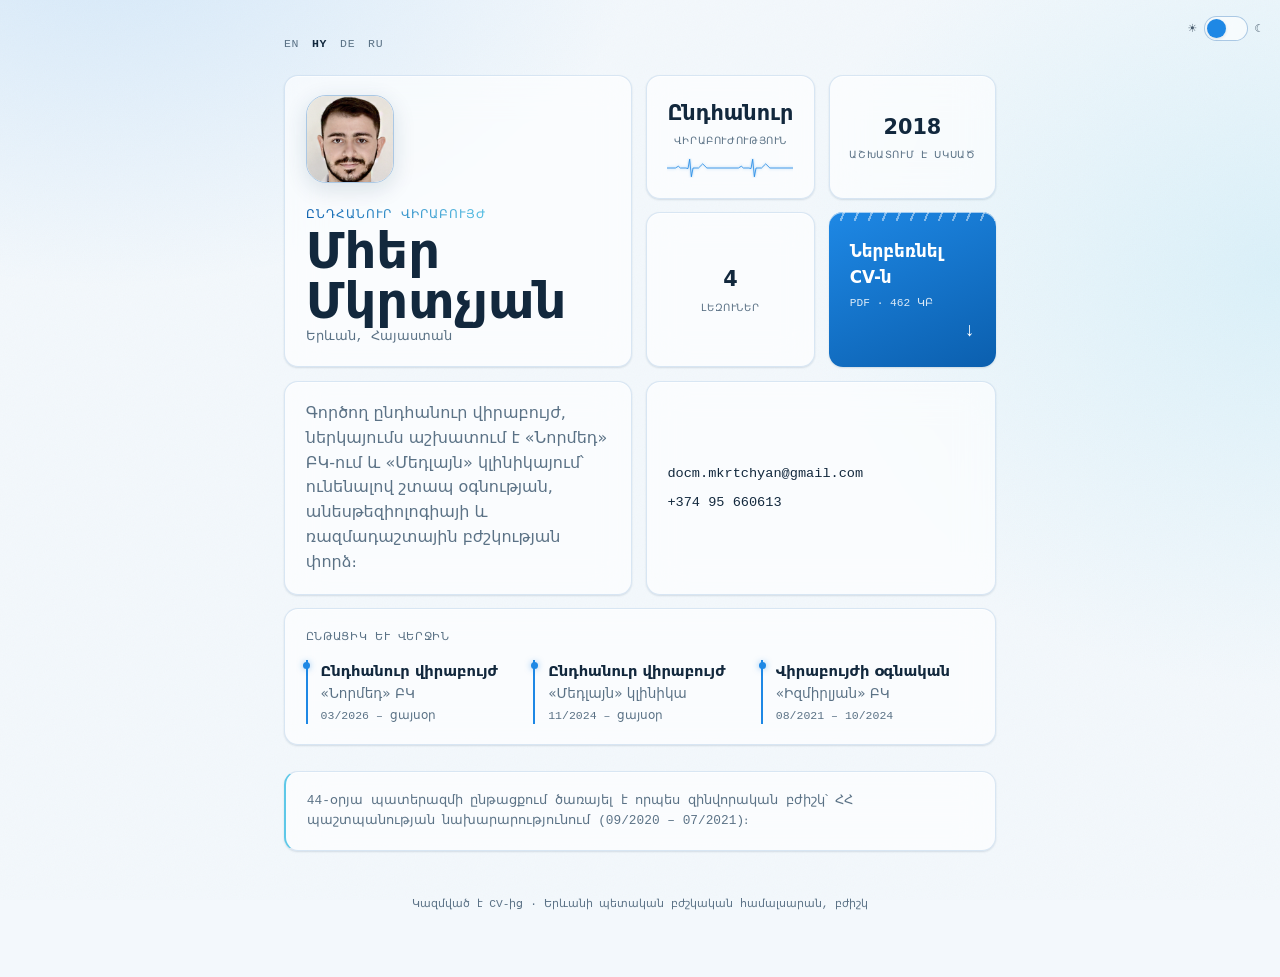
==== index.html @ 3d629939 "Add Mher's digital business card (Bento design, 4 languages)" ====
<!doctype html>
<html lang="hy">
<head>
<meta charset="UTF-8">
<meta name="viewport" content="width=device-width, initial-scale=1.0">
<meta http-equiv="Content-Security-Policy" content="default-src 'none'; style-src 'self' https://fonts.googleapis.com; font-src 'self' https://fonts.gstatic.com; img-src 'self' data:; base-uri 'none'; form-action 'none';">
<meta http-equiv="X-Content-Type-Options" content="nosniff">
<meta name="referrer" content="strict-origin-when-cross-origin">
<meta name="robots" content="noindex, nofollow">
<meta name="description" content="Մհեր Մկրտչյան, ընդհանուր վիրաբույժ, Երևան, Հայաստան — կոնտակտային տվյալներ և ինքնակենսագրական։">
<meta property="og:type" content="profile">
<meta property="og:title" content="Մհեր Մկրտչյան — Ընդհանուր վիրաբույժ">
<meta property="og:description" content="Ընդհանուր վիրաբույժ Երևանում։ Կոնտակտային տվյալներ և ինքնակենսագրական։">
<meta property="og:image" content="photo.png">
<meta name="twitter:card" content="summary">
<link rel="icon" type="image/svg+xml" href="data:image/svg+xml,%3Csvg xmlns='http://www.w3.org/2000/svg' viewBox='0 0 64 64'%3E%3Crect width='64' height='64' rx='14' fill='%231e88e5'/%3E%3Ctext x='32' y='45' font-family='system-ui,sans-serif' font-weight='700' font-size='34' fill='white' text-anchor='middle'%3EM%3C/text%3E%3C/svg%3E">
<title>Մհեր Մկրտչյան — Ընդհանուր վիրաբույժ</title>
<link rel="stylesheet" href="https://fonts.googleapis.com/css2?family=Bricolage+Grotesque:opsz,wght@12..96,400..800&family=Noto+Serif+Armenian:wght@500&family=Noto+Sans+Armenian:wght@400;500&display=swap">
<link rel="stylesheet" href="style.css">
</head>
<body>
<label class="theme-switch" title="Մուգ ռեժիմ">
  <input type="checkbox" id="theme-switch">
  <span class="theme-switch-track"><span class="theme-switch-thumb"></span></span>
</label>
<div class="intro-overlay" aria-hidden="true">
  <div class="intro-content">
    <div class="intro-eyebrow"><span class="live-dot"></span>Թվային այցեքարտ</div>
    <div class="intro-name">Մհեր Մկրտչյան</div>
    <div class="intro-sub">Ընդհանուր վիրաբույժ · Երևան, Հայաստան</div>
  </div>
</div>
<main>
  <nav class="langbar" aria-label="Language">
    <a href="en/">EN</a>
    <span class="current">HY</span>
    <a href="de/">DE</a>
    <a href="ru/">RU</a>
  </nav>

  <div class="bento">
    <div class="tile tile-hero">
      <img class="photo" src="photo.png" width="250" height="250" alt="Մհեր Մկրտչյան">
      <div>
        <div class="eyebrow">Ընդհանուր վիրաբույժ</div>
        <h1>Մհեր Մկրտչյան</h1>
        <div class="location">Երևան, Հայաստան</div>
      </div>
    </div>

    <div class="tile tile-vital">
      <div class="vital-value">Ընդհանուր</div>
      <div class="vital-label">Վիրաբուժություն</div>
      <div class="mini-ecg" aria-hidden="true">
        <svg viewBox="0 0 300 34" preserveAspectRatio="none">
          <g class="mini-ecg-track">
            <polyline class="mini-ecg-line" points="0,17 20,17 27,14 32,17 45,17 50,18 54,2 58,32 62,17 75,17 85,10 95,17 150,17 150,17 170,17 177,14 182,17 195,17 200,18 204,2 208,32 212,17 225,17 235,10 245,17 300,17 300,17 320,17 327,14 332,17 345,17 350,18 354,2 358,32 362,17 375,17 385,10 395,17 450,17 450,17 470,17 477,14 482,17 495,17 500,18 504,2 508,32 512,17 525,17 535,10 545,17 600,17" />
          </g>
        </svg>
      </div>
    </div>

    <div class="tile tile-vital v2 tile-flip" tabindex="0">
      <div class="flip-inner">
        <div class="flip-face flip-front">
          <div class="vital-value">2018</div>
          <div class="vital-label">Աշխատում է սկսած</div>
        </div>
        <div class="flip-face flip-back">
          <div class="vital-value">7+ տարի</div>
          <div class="vital-label">Կլինիկական փորձ</div>
        </div>
      </div>
    </div>

    <div class="tile tile-vital v3 tile-lang" tabindex="0">
      <div class="vital-value">4</div>
      <div class="vital-label">Լեզուներ</div>
      <div class="lang-detail" role="tooltip">
        <div class="lang-row"><span class="lang-name">Հայերեն</span><span class="lang-level">Մայրենի</span></div>
        <div class="lang-row"><span class="lang-name">Ռուսերեն</span><span class="lang-level">Վարժ</span></div>
        <div class="lang-row"><span class="lang-name">Անգլերեն</span><span class="lang-level">Վարժ</span></div>
        <div class="lang-row"><span class="lang-name">Գերմաներեն</span><span class="lang-level">B2</span></div>
      </div>
    </div>

    <a class="tile tile-cta" href="cv.pdf" download>
      <span class="cta-title">Ներբեռնել CV-ն</span>
      <span class="cta-meta">PDF · 462 ԿԲ</span>
      <span class="cta-arrow">↓</span>
    </a>

    <div class="tile tile-summary">
      <p class="summary">Գործող ընդհանուր վիրաբույժ, ներկայումս աշխատում է «Նորմեդ» ԲԿ-ում և «Մեդլայն» կլինիկայում՝ ունենալով շտապ օգնության, անեսթեզիոլոգիայի և ռազմադաշտային բժշկության փորձ։</p>
    </div>

    <div class="tile tile-contact">
      <a href="mailto:docm.mkrtchyan@gmail.com">docm.mkrtchyan@gmail.com</a>
      <a href="tel:+37495660613">+374 95 660613</a>
    </div>

    <div class="tile tile-timeline">
      <div class="timeline-title">Ընթացիկ և վերջին</div>
      <div class="timeline-row">
        <div class="entry">
          <div class="entry-role">Ընդհանուր վիրաբույժ</div>
          <div class="entry-org">«Նորմեդ» ԲԿ</div>
          <div class="entry-date">03/2026 – ցայսօր</div>
        </div>
        <div class="entry">
          <div class="entry-role">Ընդհանուր վիրաբույժ</div>
          <div class="entry-org">«Մեդլայն» կլինիկա</div>
          <div class="entry-date">11/2024 – ցայսօր</div>
        </div>
        <div class="entry">
          <div class="entry-role">Վիրաբույժի օգնական</div>
          <div class="entry-org">«Իզմիրլյան» ԲԿ</div>
          <div class="entry-date">08/2021 – 10/2024</div>
        </div>
      </div>
    </div>

    <p class="tile tile-note">44-օրյա պատերազմի ընթացքում ծառայել է որպես զինվորական բժիշկ՝ ՀՀ պաշտպանության նախարարությունում (09/2020 – 07/2021)։</p>
  </div>

  <footer>Կազմված է CV-ից · Երևանի պետական բժշկական համալսարան, բժիշկ</footer>
</main>
<a class="mobile-cta" href="cv.pdf" download>
  <span>Ներբեռնել CV-ն</span>
  <span class="mobile-cta-arrow">↓</span>
</a>
</body>
</html>
---- style.css ----
:root {
  /* light (default) */
  --bg: #f3f8fc;
  --ink: #12283d;
  --muted: #5b7286;
  --glass: rgba(255,255,255,0.62);
  --glass-hover: rgba(255,255,255,0.85);
  --glass-border: rgba(11,95,174,0.14);
  --glass-border-hover: rgba(11,95,174,0.32);
  --accent: #1e88e5;
  --accent-deep: #0b5fae;
  --accent-text: #0b5fae;
  --accent-2: #5ec8e8;
  --accent-ink: #ffffff;
  --shadow: rgba(15,55,90,0.14);
  --glow-accent: rgba(30,136,229,.5);
  --cta-glow: rgba(11,95,174,.35);
  --popover-bg: rgba(255,255,255,0.96);
  --noise-blend: multiply;
  --noise-opacity: 0.035;
  --glow-1: rgba(30,136,229,0.14);
  --glow-2: rgba(94,200,232,0.16);
  --thumb-x: 0px;
  --font-display: "Bricolage Grotesque", "Noto Serif Armenian", ui-sans-serif, system-ui, sans-serif;
  --font-body: -apple-system, "Segoe UI", system-ui, "Noto Sans Armenian", sans-serif;
  --font-mono: ui-monospace, "SF Mono", "Cascadia Code", Menlo, Consolas, "Noto Sans Armenian", monospace;
}

/* auto dark, follows the device/OS theme -- kept soft, never near-black */
@media (prefers-color-scheme: dark) {
  :root {
    --bg: #1b2530;
    --ink: #e9f1f8;
    --muted: #93a7ba;
    --glass: rgba(255,255,255,0.055);
    --glass-hover: rgba(255,255,255,0.10);
    --glass-border: rgba(255,255,255,0.10);
    --glass-border-hover: rgba(255,255,255,0.22);
    --accent: #4fa8ea;
    --accent-deep: #1f6fb8;
    --accent-text: #8cc7f0;
    --accent-2: #6fd4ee;
    --accent-ink: #ffffff;
    --shadow: rgba(0,0,0,0.35);
    --glow-accent: rgba(79,168,234,.55);
    --cta-glow: rgba(79,168,234,.4);
    --popover-bg: rgba(30,40,52,0.96);
    --noise-blend: overlay;
    --noise-opacity: 0.05;
    --glow-1: rgba(79,168,234,0.16);
    --glow-2: rgba(111,212,238,0.12);
    --thumb-x: 19px;
  }
}

/* manual override, zero JavaScript (:has() + checkbox) -- a real two-way
   toggle: checked forces dark when the system is light, and forces light
   back when the system is already dark */
body:has(#theme-switch:checked) {
  --bg: #1b2530;
  --ink: #e9f1f8;
  --muted: #93a7ba;
  --glass: rgba(255,255,255,0.055);
  --glass-hover: rgba(255,255,255,0.10);
  --glass-border: rgba(255,255,255,0.10);
  --glass-border-hover: rgba(255,255,255,0.22);
  --accent: #4fa8ea;
  --accent-deep: #1f6fb8;
  --accent-text: #8cc7f0;
  --accent-2: #6fd4ee;
  --accent-ink: #ffffff;
  --shadow: rgba(0,0,0,0.35);
  --glow-accent: rgba(79,168,234,.55);
  --cta-glow: rgba(79,168,234,.4);
  --popover-bg: rgba(30,40,52,0.96);
  --noise-blend: overlay;
  --noise-opacity: 0.05;
  --glow-1: rgba(79,168,234,0.16);
  --glow-2: rgba(111,212,238,0.12);
  --thumb-x: 19px;
}
@media (prefers-color-scheme: dark) {
  body:has(#theme-switch:checked) {
    --bg: #f3f8fc;
    --ink: #12283d;
    --muted: #5b7286;
    --glass: rgba(255,255,255,0.62);
    --glass-hover: rgba(255,255,255,0.85);
    --glass-border: rgba(11,95,174,0.14);
    --glass-border-hover: rgba(11,95,174,0.32);
    --accent: #1e88e5;
    --accent-deep: #0b5fae;
    --accent-text: #0b5fae;
    --accent-2: #5ec8e8;
    --accent-ink: #ffffff;
    --shadow: rgba(15,55,90,0.14);
    --glow-accent: rgba(30,136,229,.5);
    --cta-glow: rgba(11,95,174,.35);
    --popover-bg: rgba(255,255,255,0.96);
    --noise-blend: multiply;
    --noise-opacity: 0.035;
    --glow-1: rgba(30,136,229,0.14);
    --glow-2: rgba(94,200,232,0.16);
    --thumb-x: 0px;
  }
}

* { box-sizing: border-box; }
html, body { margin: 0; background: var(--bg); color: var(--ink); }
body {
  font-family: var(--font-body); line-height: 1.55; min-height: 100vh;
  display: flex; flex-direction: column; align-items: center;
  position: relative;
  background-image:
    radial-gradient(ellipse 900px 600px at 8% -8%, var(--glow-1), transparent 60%),
    radial-gradient(ellipse 800px 700px at 100% 30%, var(--glow-2), transparent 60%);
  background-attachment: fixed;
  transition: background-color .25s ease;
}
body::before {
  content: "";
  position: fixed; inset: 0; pointer-events: none; z-index: 0;
  opacity: var(--noise-opacity); mix-blend-mode: var(--noise-blend);
  background-image: url("data:image/svg+xml,%3Csvg xmlns='http://www.w3.org/2000/svg' width='120' height='120'%3E%3Cfilter id='n'%3E%3CfeTurbulence type='fractalNoise' baseFrequency='0.9' numOctaves='2' stitchTiles='stitch'/%3E%3C/filter%3E%3Crect width='100%25' height='100%25' filter='url(%23n)'/%3E%3C/svg%3E");
}
main { width: 100%; max-width: 760px; padding: 2.2rem 1.5rem 3rem; display: flex; flex-direction: column; gap: 1.4rem; position: relative; z-index: 1; }

.langbar, .variantbar {
  display: flex; flex-wrap: wrap; gap: .8rem; font-family: var(--font-mono); font-size: .72rem;
  letter-spacing: .06em; text-transform: uppercase; color: var(--muted);
}
.langbar a, .variantbar a { color: var(--muted); text-decoration: none; }
.langbar a:hover, .variantbar a:hover { color: var(--accent-deep); }
.langbar .current, .variantbar .current { color: var(--ink); font-weight: 600; }

/* ---- theme switch (pure CSS, no JS) ---- */
.theme-switch {
  position: fixed; top: 1rem; right: 1rem; z-index: 1000; cursor: pointer;
  display: flex; align-items: center; gap: .4rem;
}
.theme-switch input {
  position: absolute; width: 1px; height: 1px; padding: 0; margin: -1px;
  overflow: hidden; clip: rect(0,0,0,0); white-space: nowrap; border: 0;
}
/* icons live outside the track so the sliding thumb never covers them */
.theme-switch::before, .theme-switch::after {
  font-size: 11px; line-height: 1; opacity: .75; color: var(--ink);
}
.theme-switch::before { content: "☀"; }
.theme-switch::after { content: "☾"; }
.theme-switch-track {
  display: block; width: 44px; height: 25px; border-radius: 999px;
  background: var(--glass); border: 1px solid var(--glass-border-hover);
  backdrop-filter: blur(10px); -webkit-backdrop-filter: blur(10px);
  position: relative; transition: background .2s ease, border-color .2s ease;
}
.theme-switch-thumb {
  position: absolute; top: 2px; left: 2px; width: 19px; height: 19px; border-radius: 50%;
  background: var(--accent); box-shadow: 0 1px 3px var(--shadow);
  transform: translateX(var(--thumb-x));
  transition: transform .25s cubic-bezier(.4,.2,.2,1);
}
.theme-switch input:focus-visible ~ .theme-switch-track { outline: 2px solid var(--accent); outline-offset: 2px; }

/* ---- bento grid ---- */
.bento {
  display: grid;
  grid-template-columns: repeat(4, 1fr);
  grid-template-areas:
    "hero hero vital1 vital2"
    "hero hero vital3 cta"
    "summary summary contact contact"
    "timeline timeline timeline timeline"
    "note note note note";
  gap: .85rem;
}

.tile {
  background: var(--glass);
  border: 1px solid var(--glass-border);
  border-radius: 14px;
  backdrop-filter: blur(18px);
  -webkit-backdrop-filter: blur(18px);
  box-shadow: 0 1px 2px var(--shadow), inset 0 1px 0 rgba(255,255,255,0.6);
  padding: 1.2rem 1.3rem;
  transition: background .2s ease-out, border-color .2s ease-out, transform .2s ease-out, box-shadow .2s ease-out;
}
.tile:hover {
  background: var(--glass-hover); border-color: var(--glass-border-hover); transform: translateY(-3px);
  box-shadow: 0 12px 28px var(--shadow), inset 0 1px 0 rgba(255,255,255,0.8);
}

.tile-hero { grid-area: hero; display: flex; flex-direction: column; gap: 1.1rem; justify-content: center; }
.photo {
  width: 88px; height: 88px; border-radius: 20px; object-fit: cover;
  border: 1px solid var(--glass-border-hover);
  box-shadow: 0 6px 22px var(--shadow);
}
.eyebrow {
  font-family: var(--font-mono); font-size: .74rem; letter-spacing: .09em; text-transform: uppercase;
  background: linear-gradient(100deg, var(--accent-text) 0%, var(--accent-2) 50%, var(--accent-text) 100%);
  background-size: 220% 100%;
  -webkit-background-clip: text; background-clip: text; color: transparent;
  animation: sheen 6s ease-in-out infinite alternate;
  display: inline-block; width: fit-content;
}
@keyframes sheen { from { background-position: 0% 0; } to { background-position: 100% 0; } }
@media (prefers-reduced-motion: reduce) { .eyebrow { animation: none; } }
h1 {
  font-family: var(--font-display); font-weight: 700; font-variation-settings: "opsz" 60;
  font-size: clamp(2rem, 6.5vw, 3.1rem); line-height: 1.02; margin: 0; text-wrap: balance;
  color: var(--ink);
}
.location { font-family: var(--font-mono); font-size: .8rem; color: var(--muted); }

.tile-vital { grid-area: vital1; display: flex; flex-direction: column; justify-content: center; align-items: center; text-align: center; gap: .35rem; }
.tile-vital.v2 { grid-area: vital2; }
.tile-vital.v3 { grid-area: vital3; }
.vital-value { font-family: var(--font-display); font-weight: 600; font-size: 1.3rem; font-variant-numeric: tabular-nums; color: var(--ink); }
.vital-label { font-family: var(--font-mono); font-size: .64rem; text-transform: uppercase; letter-spacing: .06em; color: var(--muted); }

/* ---- mini ECG strip inside the specialty tile ---- */
.mini-ecg { width: 100%; height: 20px; margin-top: .1rem; overflow: hidden; }
.mini-ecg svg { width: 100%; height: 100%; display: block; overflow: visible; }
.mini-ecg-track { animation: mini-scroll 2.6s linear infinite; }
@keyframes mini-scroll { from { transform: translateX(0); } to { transform: translateX(-300px); } }
.mini-ecg-line {
  fill: none; stroke: var(--accent); stroke-width: 1.6; stroke-linecap: round; stroke-linejoin: round;
  filter: drop-shadow(0 0 3px var(--glow-accent));
}
@media (prefers-reduced-motion: reduce) { .mini-ecg-track { animation: none; } }

/* ---- flip tiles (vital2 / vital3) ---- */
.tile-flip { padding: 0; perspective: 900px; }
.tile-flip .flip-inner {
  position: relative; width: 100%; height: 100%; min-height: 92px;
  transition: transform .55s cubic-bezier(.4,.2,.2,1); transform-style: preserve-3d;
}
.tile-flip:hover .flip-inner, .tile-flip:focus-within .flip-inner { transform: rotateY(180deg); }
.flip-face {
  position: absolute; inset: 0; backface-visibility: hidden; -webkit-backface-visibility: hidden;
  display: flex; flex-direction: column; align-items: center; justify-content: center; text-align: center; gap: .3rem;
  padding: 1.2rem .9rem;
}
.flip-back { transform: rotateY(180deg); }
.flip-back .vital-value { color: var(--accent-text); }
@media (prefers-reduced-motion: reduce) {
  .tile-flip .flip-inner { transition: none; }
  .tile-flip:hover .flip-inner, .tile-flip:focus-within .flip-inner { transform: none; }
  .flip-front, .flip-back { transition: opacity .2s ease; }
  .flip-back { transform: none; opacity: 0; }
  .tile-flip:hover .flip-back, .tile-flip:focus-within .flip-back { opacity: 1; }
  .tile-flip:hover .flip-front, .tile-flip:focus-within .flip-front { opacity: 0; }
}

/* ---- languages tile: a clean count up front, full detail on hover ---- */
.tile-lang { position: relative; cursor: default; z-index: 1; }
.tile-lang:hover, .tile-lang:focus-within { z-index: 50; }
.lang-detail {
  position: absolute; left: 50%; top: calc(100% + 8px);
  width: max-content; min-width: 180px; max-width: min(260px, 90vw);
  background: var(--popover-bg);
  border: 1px solid var(--glass-border-hover);
  border-radius: 10px;
  padding: .7rem .9rem;
  display: flex; flex-direction: column; gap: .45rem;
  opacity: 0; transform: translateX(-50%) translateY(-6px) scale(.98); pointer-events: none;
  transition: opacity .18s ease, transform .18s ease;
  z-index: 30; box-shadow: 0 14px 34px var(--shadow);
  backdrop-filter: blur(20px); -webkit-backdrop-filter: blur(20px);
}
.tile-lang:hover .lang-detail, .tile-lang:focus-within .lang-detail {
  opacity: 1; transform: translateX(-50%) translateY(0) scale(1); pointer-events: auto;
}
.lang-row {
  display: flex; align-items: baseline; justify-content: space-between; gap: 1.1rem;
  font-family: var(--font-mono); font-size: .78rem; white-space: nowrap;
}
.lang-row .lang-name { color: var(--ink); }
.lang-row .lang-level { color: var(--accent-text); }
@media (prefers-reduced-motion: reduce) {
  .lang-detail { transition: opacity .12s ease; transform: none; }
}

.tile-cta {
  grid-area: cta;
  display: flex; flex-direction: column; justify-content: center; gap: .3rem;
  background: linear-gradient(155deg, var(--accent) 0%, var(--accent-deep) 100%);
  color: var(--accent-ink); border: none;
  text-decoration: none; position: relative; overflow: hidden;
  padding-top: 1.55rem;
}
.tile-cta::before {
  content: ""; position: absolute; top: 0; left: 0; right: 0; height: 9px;
  background-image: repeating-linear-gradient(112deg, rgba(255,255,255,.45) 0 2px, transparent 2px 13px);
}
.tile-cta::after {
  content: ""; position: absolute; inset: 0;
  background: linear-gradient(115deg, transparent 30%, rgba(255,255,255,.35) 50%, transparent 70%);
  transform: translateX(-120%); transition: transform .5s ease;
}
.tile-cta:hover::after { transform: translateX(120%); }
.tile-cta:hover {
  background: linear-gradient(155deg, var(--accent) 0%, var(--accent-deep) 100%);
  transform: translateY(-3px); border-color: transparent;
  box-shadow: 0 14px 30px var(--cta-glow);
}
.cta-title { font-family: var(--font-display); font-weight: 700; font-size: 1.05rem; }
.cta-meta { font-family: var(--font-mono); font-size: .7rem; opacity: .85; }
.cta-arrow { font-family: var(--font-mono); font-size: 1.2rem; align-self: flex-end; }

.tile-summary { grid-area: summary; display: flex; align-items: center; }
.summary { font-size: 1rem; color: var(--muted); margin: 0; }

.tile-contact { grid-area: contact; display: flex; flex-direction: column; justify-content: center; gap: .5rem; font-family: var(--font-mono); font-size: .85rem; }
.tile-contact a { color: var(--ink); text-decoration: none; position: relative; width: fit-content; }
.tile-contact a::after {
  content: ""; position: absolute; left: 0; bottom: -2px; height: 1px; width: 100%; background: var(--accent);
  transform-origin: left; transform: scaleX(0); transition: transform .2s ease;
}
.tile-contact a:hover::after, .tile-contact a:focus-visible::after { transform: scaleX(1); }
.tile-contact a:hover { color: var(--accent-deep); }
.tile-contact a:focus-visible { outline: 2px solid var(--accent); outline-offset: 3px; }

.tile-timeline { grid-area: timeline; display: flex; flex-direction: column; gap: .9rem; }
.timeline-title { font-family: var(--font-mono); font-size: .7rem; text-transform: uppercase; letter-spacing: .06em; color: var(--muted); }
.timeline-row { display: grid; grid-template-columns: repeat(3, 1fr); gap: .9rem; }
.entry { position: relative; border-left: 2px solid var(--accent); padding-left: .8rem; transition: padding-left .15s ease-out; }
.entry:hover { padding-left: 1rem; }
.entry::before {
  content: ""; position: absolute; left: -4px; top: 2px; width: 7px; height: 7px; border-radius: 50%;
  background: var(--accent); box-shadow: 0 0 6px var(--glow-accent);
  animation: pulse-dot 1.8s ease-in-out infinite;
}
.entry:nth-child(2)::before { animation-delay: .3s; }
.entry:nth-child(3)::before { animation-delay: .6s; }
@keyframes pulse-dot { 0%, 100% { opacity: .55; transform: scale(1); } 50% { opacity: 1; transform: scale(1.35); } }
@media (prefers-reduced-motion: reduce) { .entry::before { animation: none; } }
.entry-role { font-family: var(--font-display); font-weight: 600; font-size: .92rem; color: var(--ink); }
.entry-org { color: var(--muted); font-size: .85rem; }
.entry-date { font-family: var(--font-mono); font-size: .72rem; color: var(--muted); margin-top: .15rem; }

.tile-note { grid-area: note; font-family: var(--font-mono); font-size: .8rem; color: var(--muted); border-left: 2px solid var(--accent-2); }

footer {
  font-family: var(--font-mono); font-size: .7rem; color: var(--muted);
  text-align: center; padding: .6rem 0 1rem; position: relative; z-index: 1;
}

/* ---- sticky mobile download bar ---- */
.mobile-cta {
  display: none;
  position: fixed; left: 1rem; right: 1rem; bottom: 1rem; z-index: 90;
  align-items: center; justify-content: center; gap: .6rem;
  background: linear-gradient(155deg, var(--accent) 0%, var(--accent-deep) 100%);
  color: var(--accent-ink); text-decoration: none;
  font-family: var(--font-display); font-weight: 700; font-size: .95rem;
  padding: .85rem 1.2rem; border-radius: 999px;
  box-shadow: 0 10px 28px var(--shadow);
  transition: transform .15s ease-out;
}
.mobile-cta:active { transform: scale(.97); }
.mobile-cta-arrow { font-family: var(--font-mono); }
@media (max-width: 680px) {
  .mobile-cta { display: flex; }
  main { padding-bottom: 5.5rem; }
}

/* ---- entrance (scattered, not sequential, slow enough to actually see) ---- */
@keyframes fadeUp    { from { opacity: 0; transform: translateY(26px); }  to { opacity: 1; transform: none; } }
@keyframes fadeLeft  { from { opacity: 0; transform: translateX(-34px); } to { opacity: 1; transform: none; } }
@keyframes fadeRight { from { opacity: 0; transform: translateX(34px); } to { opacity: 1; transform: none; } }
@keyframes popIn     { from { opacity: 0; transform: scale(.78); }        to { opacity: 1; transform: none; } }

.bento .tile, footer { opacity: 0; }
.tile-hero     { animation: popIn    .85s cubic-bezier(.22,1.4,.36,1) 3.50s both; }
.tile-contact  { animation: fadeLeft  .8s ease-out 3.55s both; }
.tile-cta      { animation: popIn    .85s cubic-bezier(.22,1.4,.36,1) 3.68s both; }
.tile-vital.v2 { animation: fadeLeft  .8s ease-out 3.62s both; }
.tile-note     { animation: fadeRight .8s ease-out 3.75s both; }
.tile-vital    { animation: fadeUp    .8s ease-out 3.85s both; }
.tile-timeline { animation: fadeUp    .8s ease-out 3.92s both; }
.tile-vital.v3 { animation: fadeRight .8s ease-out 4.00s both; }
.tile-summary  { animation: fadeUp    .8s ease-out 4.08s both; }
footer         { animation: fadeUp    .8s ease-out 4.18s both; }
@media (prefers-reduced-motion: reduce) {
  .bento .tile, footer { animation: none; opacity: 1; }
}

/* ---- intro splash ---- */
.intro-overlay {
  position: fixed; inset: 0; z-index: 999;
  background: var(--bg);
  background-image:
    radial-gradient(ellipse 900px 600px at 8% -8%, var(--glow-1), transparent 60%),
    radial-gradient(ellipse 800px 700px at 100% 30%, var(--glow-2), transparent 60%);
  display: flex; align-items: center; justify-content: center;
  clip-path: circle(150% at 50% 50%);
  animation: iris-close .8s cubic-bezier(.6,0,.3,1) 3s forwards;
}
@keyframes iris-close { to { clip-path: circle(0% at 50% 50%); } }
.intro-content { display: flex; flex-direction: column; align-items: center; gap: .7rem; text-align: center; padding: 0 1.5rem; }
.intro-eyebrow {
  display: flex; align-items: center; gap: .5rem;
  font-family: var(--font-mono); font-size: .78rem; letter-spacing: .12em; text-transform: uppercase; color: var(--muted);
  opacity: 0; animation: fadeUp .5s ease .05s both;
}
.intro-eyebrow .live-dot {
  width: 6px; height: 6px; border-radius: 50%; background: var(--accent);
  box-shadow: 0 0 6px var(--glow-accent); animation: pulse-dot 1.8s ease-in-out infinite;
}
.intro-name {
  font-family: var(--font-display); font-weight: 700; font-size: clamp(1.9rem, 6.5vw, 2.7rem); margin: 0;
  color: var(--ink);
  opacity: 0; animation: fadeUp .55s ease .2s both;
}
.intro-sub {
  font-family: var(--font-mono); font-size: .85rem; color: var(--muted);
  opacity: 0; animation: fadeUp .5s ease .35s both;
}
@media (prefers-reduced-motion: reduce) {
  .intro-overlay { display: none; }
}

@media (max-width: 680px) {
  .bento {
    grid-template-columns: 1fr 1fr;
    grid-template-areas:
      "hero hero"
      "vital1 vital2"
      "vital3 cta"
      "summary summary"
      "contact contact"
      "timeline timeline"
      "note note";
  }
  .timeline-row { grid-template-columns: 1fr; }
}

/* on touch screens, nobody hovers -- auto-alternate the experience
   flip tile instead of requiring a tap */
@media (max-width: 680px) and (prefers-reduced-motion: no-preference) {
  .tile-flip .flip-inner { animation: auto-flip 6s ease-in-out infinite; }
  .tile-flip:hover .flip-inner, .tile-flip:focus-within .flip-inner { transform: none; }
  @keyframes auto-flip {
    0%, 45%  { transform: rotateY(0deg); }
    50%, 95% { transform: rotateY(180deg); }
    100%     { transform: rotateY(360deg); }
  }
}

/* ---- print ---- */
@media print {
  .langbar, .variantbar, .intro-overlay, .theme-switch, .mobile-cta, .mini-ecg, .lang-detail { display: none !important; }
  html, body { background: #fff !important; }
  body::before { display: none !important; }
  body { background-image: none !important; }
  main { max-width: 100% !important; padding: 0 !important; }
  .bento { display: block !important; }
  .tile {
    background: #fff !important; border: 1px solid #ccc !important; box-shadow: none !important;
    backdrop-filter: none !important; -webkit-backdrop-filter: none !important;
    break-inside: avoid; margin-bottom: .5rem; color: #000 !important;
  }
  .tile, .tile * { color: #000 !important; }
  .eyebrow {
    -webkit-print-color-adjust: exact; print-color-adjust: exact;
    background: none !important; -webkit-text-fill-color: #000 !important;
  }
  .tile-cta { background: #fff !important; border: 1.5px solid #000 !important; }
  .tile-cta::before, .tile-cta::after { display: none !important; }
  .tile-flip .flip-inner { position: static !important; transform: none !important; }
  .flip-face { position: static !important; padding: 0 !important; }
  .flip-back { display: none !important; }
  * { animation: none !important; transition: none !important; }
  footer { color: #000 !important; }
}
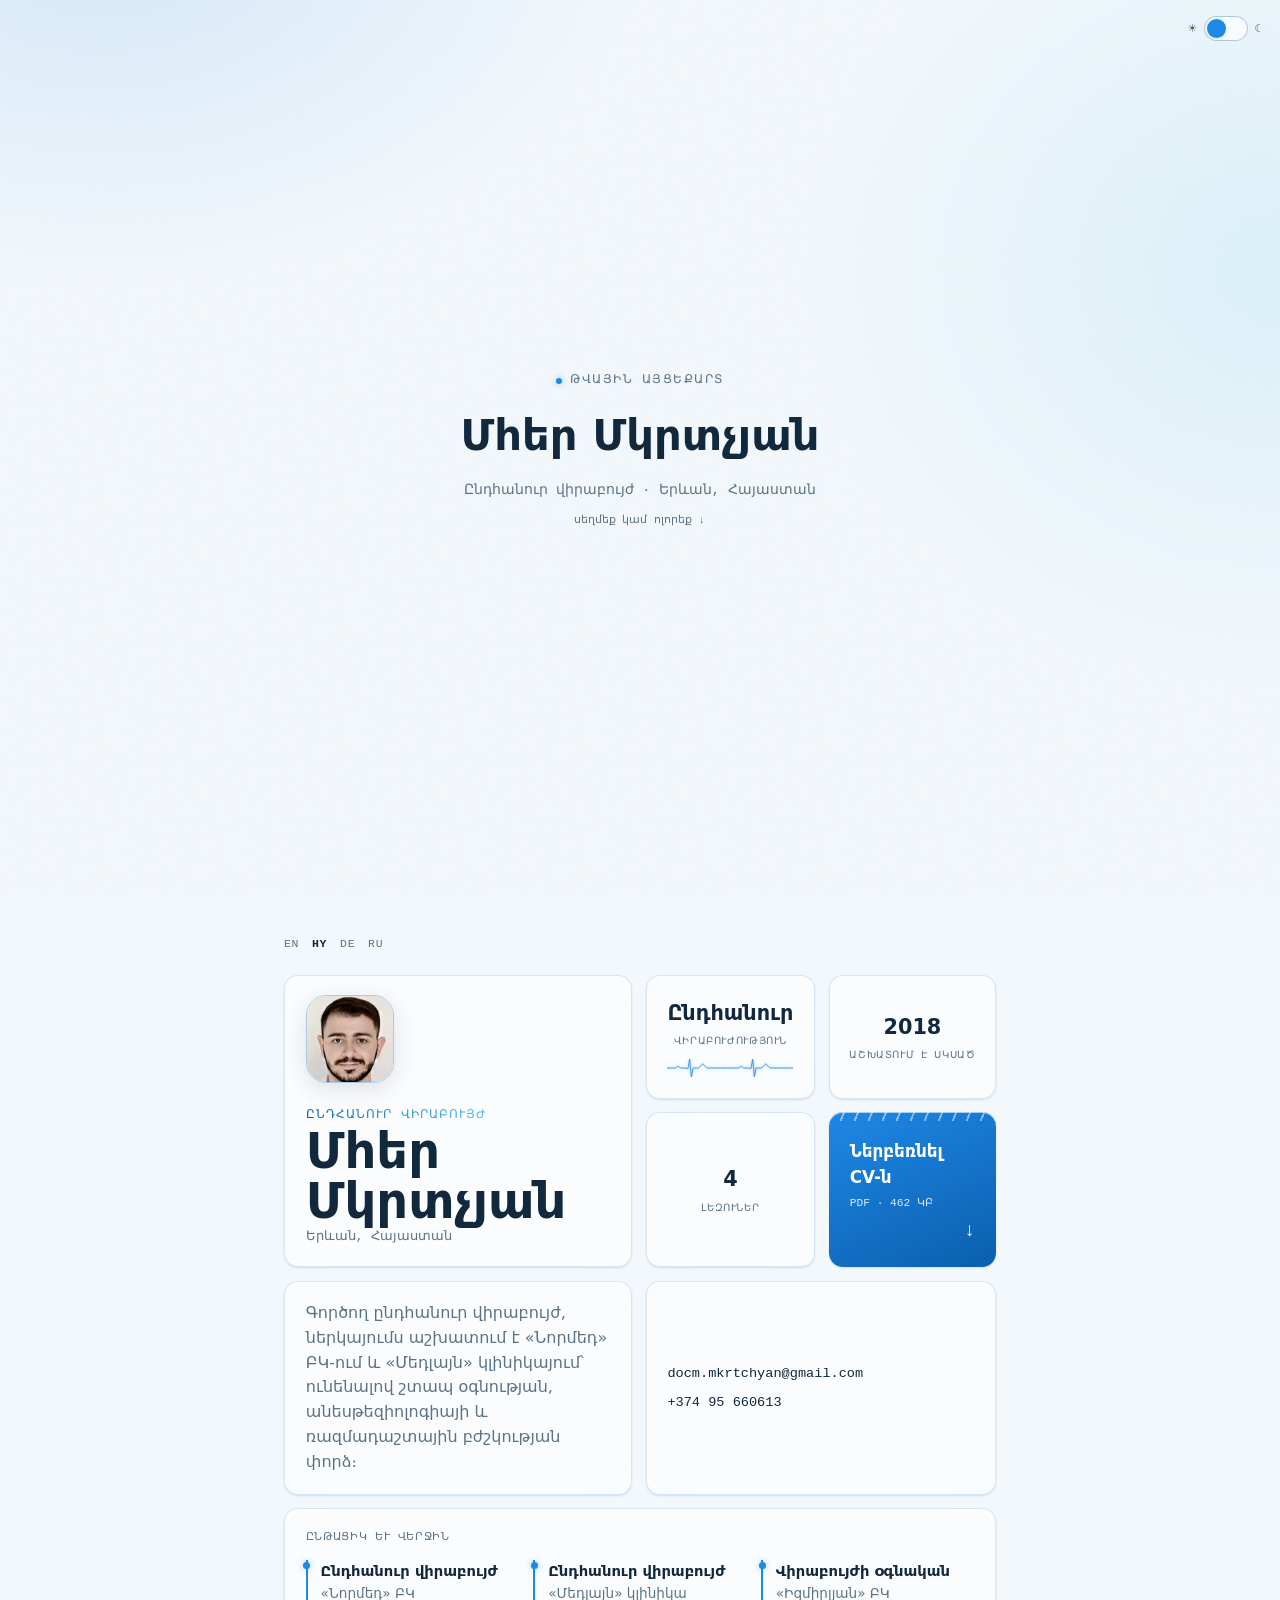
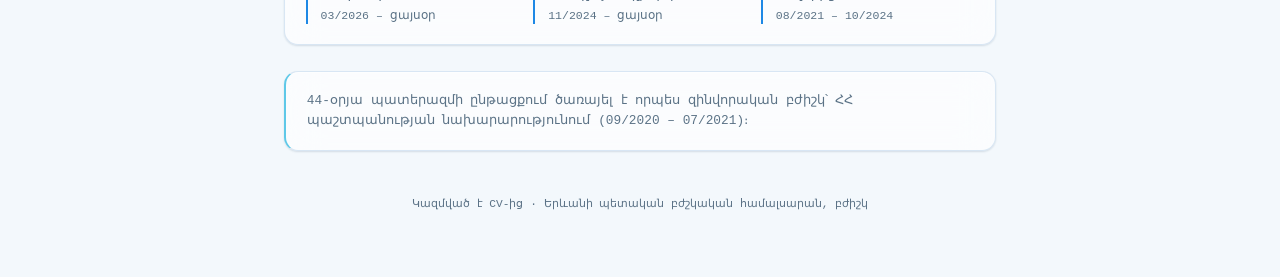
==== commit 8a192aaa: "Give every language its own splash; simplify click-to-skip Each of hy(root)/en/de/ru now has its own" ====
--- a/index.html
+++ b/index.html
@@ -23,14 +23,15 @@
   <input type="checkbox" id="theme-switch">
   <span class="theme-switch-track"><span class="theme-switch-thumb"></span></span>
 </label>
-<div class="intro-overlay" aria-hidden="true">
+<a href="#card" class="intro-section">
   <div class="intro-content">
     <div class="intro-eyebrow"><span class="live-dot"></span>Թվային այցեքարտ</div>
     <div class="intro-name">Մհեր Մկրտչյան</div>
     <div class="intro-sub">Ընդհանուր վիրաբույժ · Երևան, Հայաստան</div>
+    <div class="intro-hint">սեղմեք կամ ոլորեք ↓</div>
   </div>
-</div>
-<main>
+</a>
+<main id="card">
   <nav class="langbar" aria-label="Language">
     <a href="en/">EN</a>
     <span class="current">HY</span>
--- a/style.css
+++ b/style.css
@@ -366,39 +366,56 @@
   main { padding-bottom: 5.5rem; }
 }
 
-/* ---- entrance (scattered, not sequential, slow enough to actually see) ---- */
+/* ---- entrance (scattered, not sequential) ----
+   Always fast/ready-quickly, on every page, root included: the splash on
+   root sits in normal flow ABOVE main and fills the whole viewport, so the
+   tiles being "ready" underneath while it's still showing is invisible --
+   you only ever see them once you've scrolled past it or it has collapsed.
+   That means entrance timing never has to race the splash timer, so a fast
+   scroll (or a slow one, or none at all) always finds the tiles already
+   there instead of catching them mid-wait. */
 @keyframes fadeUp    { from { opacity: 0; transform: translateY(26px); }  to { opacity: 1; transform: none; } }
 @keyframes fadeLeft  { from { opacity: 0; transform: translateX(-34px); } to { opacity: 1; transform: none; } }
 @keyframes fadeRight { from { opacity: 0; transform: translateX(34px); } to { opacity: 1; transform: none; } }
 @keyframes popIn     { from { opacity: 0; transform: scale(.78); }        to { opacity: 1; transform: none; } }
 
 .bento .tile, footer { opacity: 0; }
-.tile-hero     { animation: popIn    .85s cubic-bezier(.22,1.4,.36,1) 3.50s both; }
-.tile-contact  { animation: fadeLeft  .8s ease-out 3.55s both; }
-.tile-cta      { animation: popIn    .85s cubic-bezier(.22,1.4,.36,1) 3.68s both; }
-.tile-vital.v2 { animation: fadeLeft  .8s ease-out 3.62s both; }
-.tile-note     { animation: fadeRight .8s ease-out 3.75s both; }
-.tile-vital    { animation: fadeUp    .8s ease-out 3.85s both; }
-.tile-timeline { animation: fadeUp    .8s ease-out 3.92s both; }
-.tile-vital.v3 { animation: fadeRight .8s ease-out 4.00s both; }
-.tile-summary  { animation: fadeUp    .8s ease-out 4.08s both; }
-footer         { animation: fadeUp    .8s ease-out 4.18s both; }
+.tile-hero     { animation: popIn    .5s cubic-bezier(.22,1.4,.36,1) .02s both; }
+.tile-contact  { animation: fadeLeft  .5s ease-out .06s both; }
+.tile-cta      { animation: popIn    .5s cubic-bezier(.22,1.4,.36,1) .10s both; }
+.tile-vital.v2 { animation: fadeLeft  .5s ease-out .08s both; }
+.tile-note     { animation: fadeRight .5s ease-out .14s both; }
+.tile-vital    { animation: fadeUp    .5s ease-out .18s both; }
+.tile-timeline { animation: fadeUp    .5s ease-out .22s both; }
+.tile-vital.v3 { animation: fadeRight .5s ease-out .26s both; }
+.tile-summary  { animation: fadeUp    .5s ease-out .30s both; }
+footer         { animation: fadeUp    .5s ease-out .34s both; }
 @media (prefers-reduced-motion: reduce) {
   .bento .tile, footer { animation: none; opacity: 1; }
 }
 
-/* ---- intro splash ---- */
-.intro-overlay {
-  position: fixed; inset: 0; z-index: 999;
+/* ---- intro splash (every language page has its own) ----
+   In normal document flow (not a fixed overlay) so a real scroll gesture
+   genuinely reveals the main content underneath -- no CSS trick needed,
+   it's just how scrolling works. It's a plain <a href="#card"> wrapping
+   the whole thing: a click jumps straight to the card via native anchor
+   navigation -- no layout collapse, so nothing stops you from scrolling
+   back up to see it again afterwards, same as if you'd just scrolled past
+   it yourself. (An earlier version collapsed the element's height on a
+   timer; if that collapse fires while a scroll gesture is mid-flight, the
+   browser clamps the stale scroll position to the new, shorter document,
+   which can jump straight to the page bottom. Not animating height at all
+   sidesteps that class of bug entirely.) */
+.intro-section {
+  display: flex; align-items: center; justify-content: center;
+  flex: none; align-self: stretch;
+  width: 100%; height: 100vh; overflow: hidden;
+  cursor: pointer; text-decoration: none; color: inherit;
   background: var(--bg);
   background-image:
     radial-gradient(ellipse 900px 600px at 8% -8%, var(--glow-1), transparent 60%),
     radial-gradient(ellipse 800px 700px at 100% 30%, var(--glow-2), transparent 60%);
-  display: flex; align-items: center; justify-content: center;
-  clip-path: circle(150% at 50% 50%);
-  animation: iris-close .8s cubic-bezier(.6,0,.3,1) 3s forwards;
-}
-@keyframes iris-close { to { clip-path: circle(0% at 50% 50%); } }
+}
 .intro-content { display: flex; flex-direction: column; align-items: center; gap: .7rem; text-align: center; padding: 0 1.5rem; }
 .intro-eyebrow {
   display: flex; align-items: center; gap: .5rem;
@@ -418,8 +435,12 @@
   font-family: var(--font-mono); font-size: .85rem; color: var(--muted);
   opacity: 0; animation: fadeUp .5s ease .35s both;
 }
+.intro-hint {
+  font-family: var(--font-mono); font-size: .68rem; color: var(--muted); opacity: 0;
+  animation: fadeUp .5s ease .5s both;
+}
 @media (prefers-reduced-motion: reduce) {
-  .intro-overlay { display: none; }
+  .intro-section { display: none; }
 }
 
 @media (max-width: 680px) {
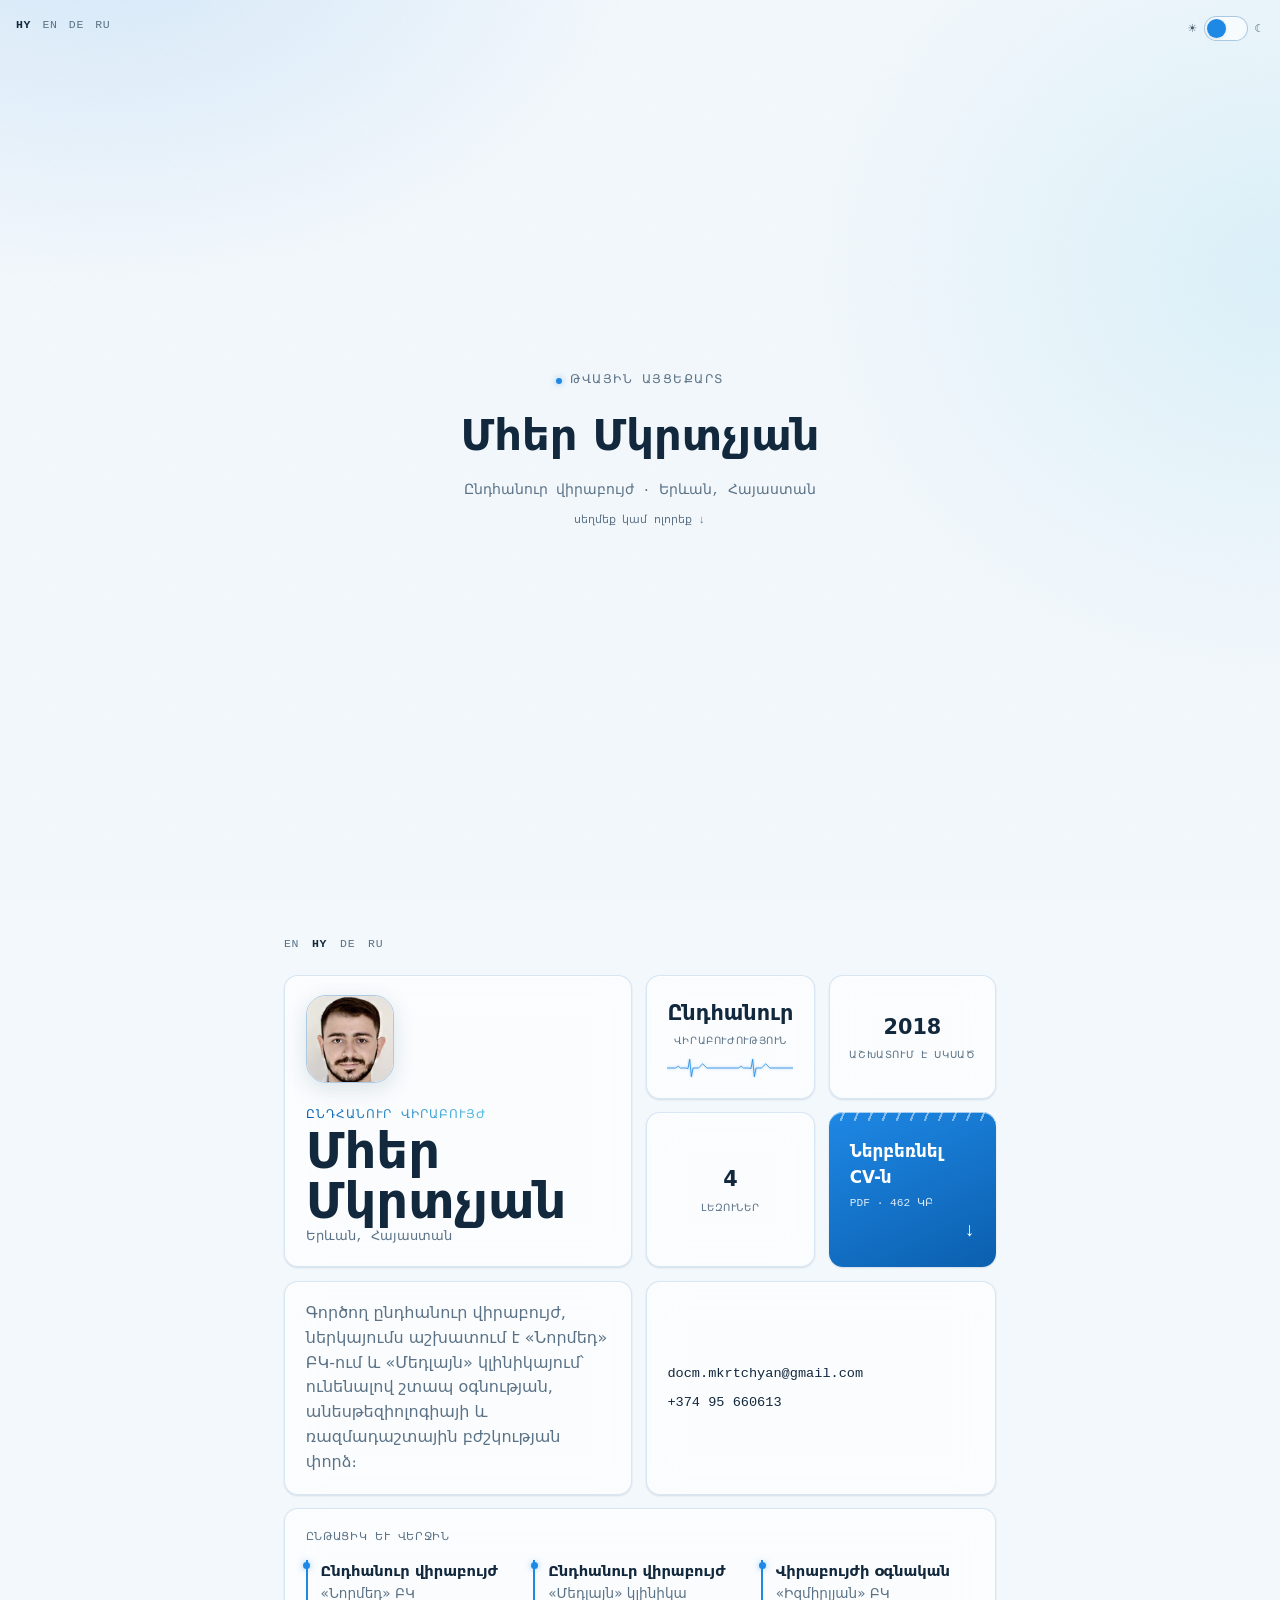
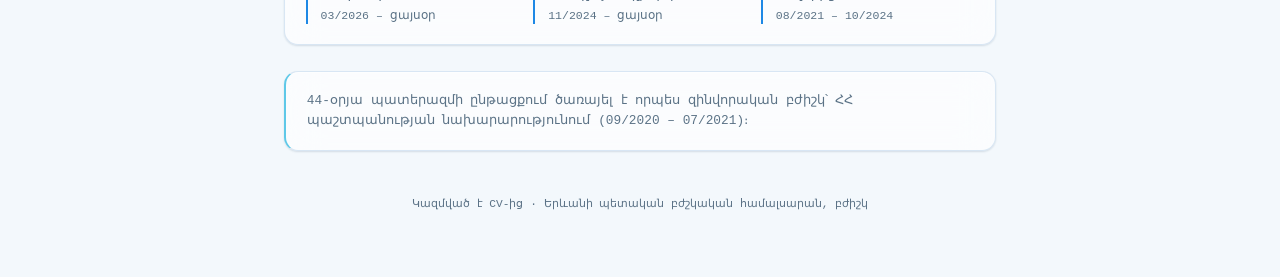
==== commit 78046d1a: "Add a language switcher directly on the splash Previously the langbar only lived inside the card, be" ====
--- a/index.html
+++ b/index.html
@@ -23,6 +23,12 @@
   <input type="checkbox" id="theme-switch">
   <span class="theme-switch-track"><span class="theme-switch-thumb"></span></span>
 </label>
+<nav class="intro-langbar" aria-label="Language">
+  <span class="current">HY</span>
+  <a href="en/">EN</a>
+  <a href="de/">DE</a>
+  <a href="ru/">RU</a>
+</nav>
 <a href="#card" class="intro-section">
   <div class="intro-content">
     <div class="intro-eyebrow"><span class="live-dot"></span>Թվային այցեքարտ</div>
--- a/style.css
+++ b/style.css
@@ -133,6 +133,17 @@
 .langbar a:hover, .variantbar a:hover { color: var(--accent-deep); }
 .langbar .current, .variantbar .current { color: var(--ink); font-weight: 600; }
 
+/* language switcher reachable straight from the splash, without dismissing
+   it first -- fixed like the theme switch, opposite corner */
+.intro-langbar {
+  position: fixed; top: 1rem; left: 1rem; z-index: 1000;
+  display: flex; gap: .7rem;
+  font-family: var(--font-mono); font-size: .72rem; letter-spacing: .06em; text-transform: uppercase; color: var(--muted);
+}
+.intro-langbar a { color: var(--muted); text-decoration: none; }
+.intro-langbar a:hover, .intro-langbar a:focus-visible { color: var(--accent-deep); }
+.intro-langbar .current { color: var(--ink); font-weight: 600; }
+
 /* ---- theme switch (pure CSS, no JS) ---- */
 .theme-switch {
   position: fixed; top: 1rem; right: 1rem; z-index: 1000; cursor: pointer;
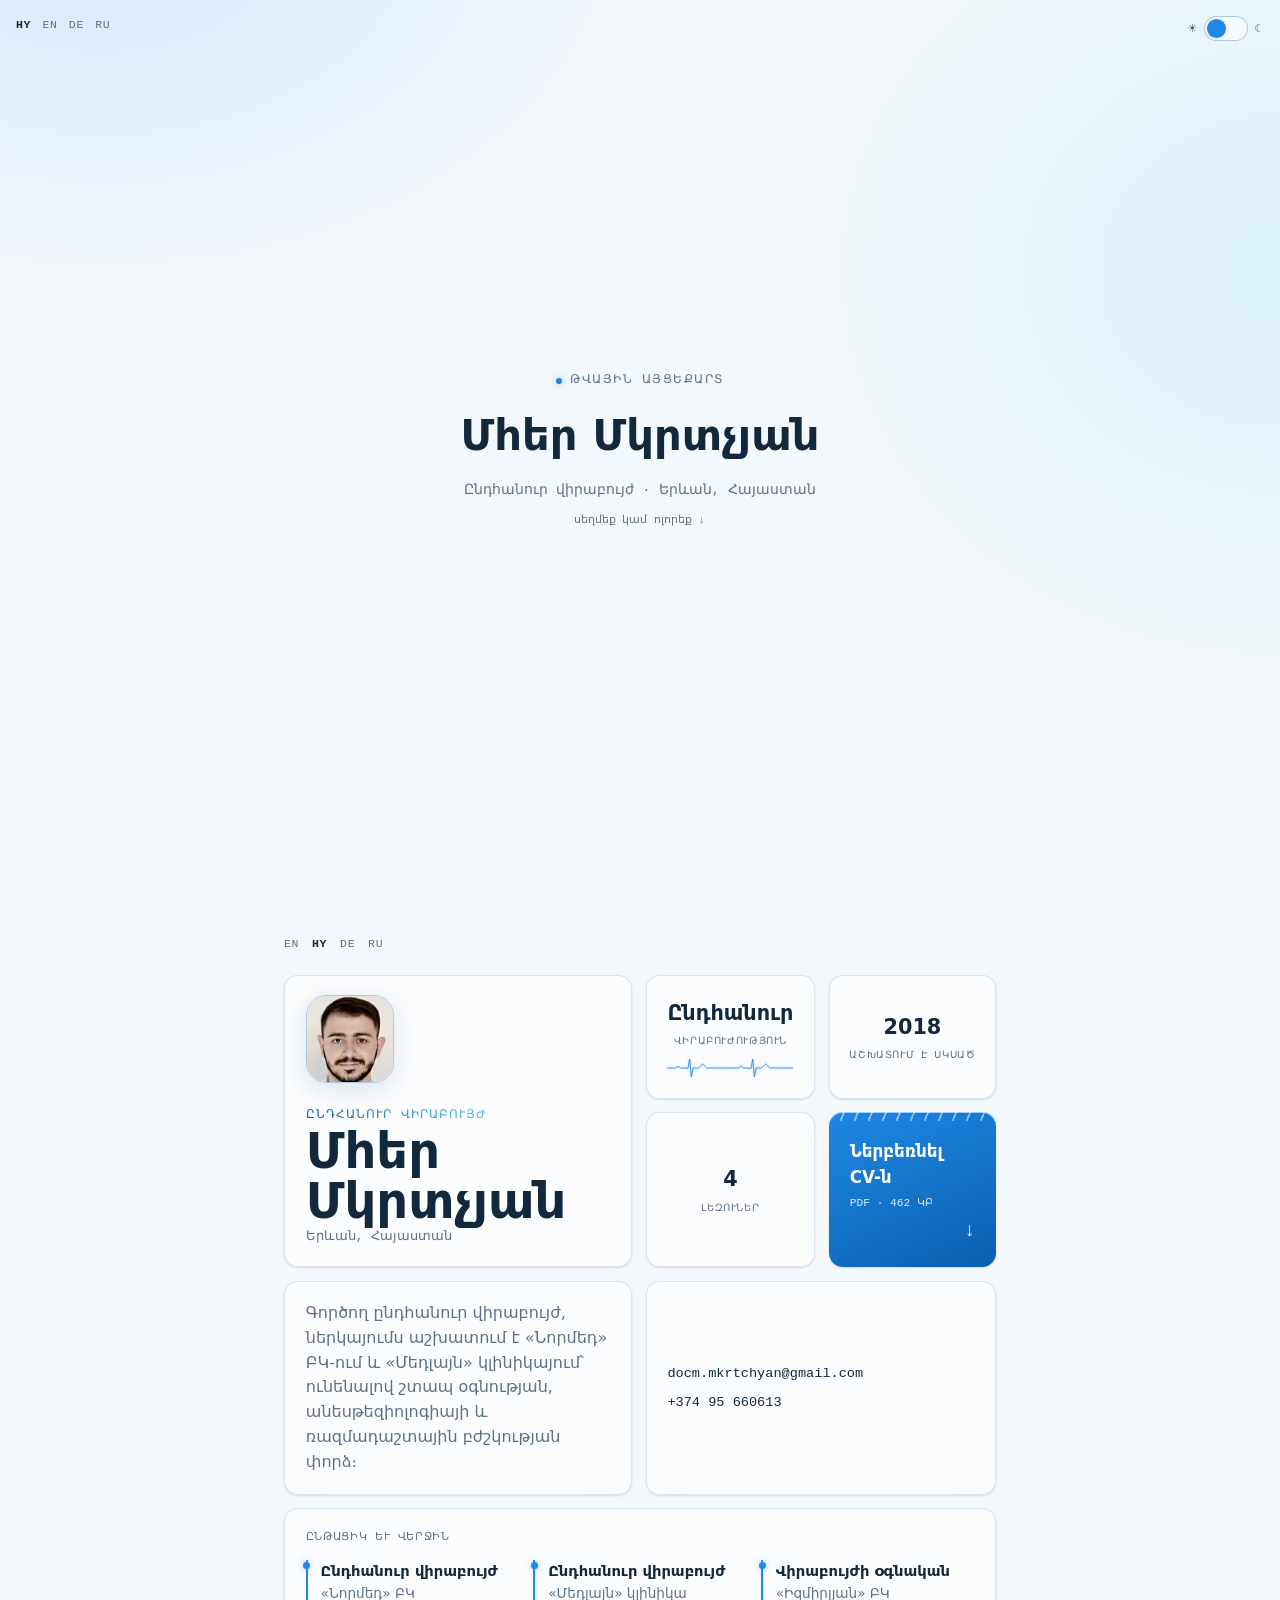
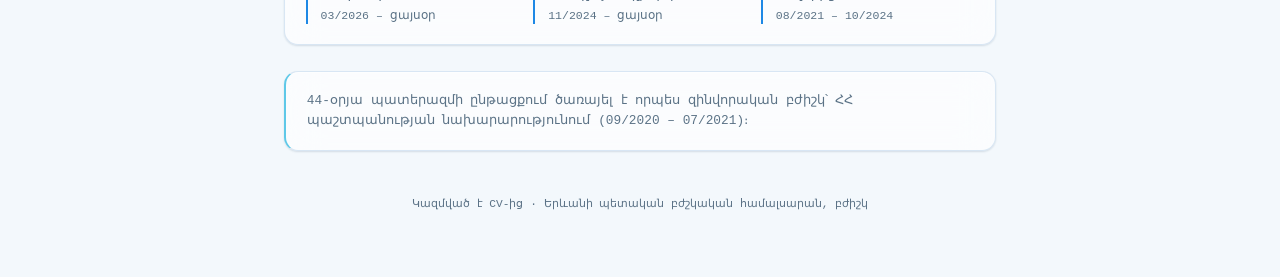
==== commit 18e20f52: "Make splash dismissal genuinely one-way (adds one small script) True irreversibility on scroll can't" ====
--- a/index.html
+++ b/index.html
@@ -3,7 +3,7 @@
 <head>
 <meta charset="UTF-8">
 <meta name="viewport" content="width=device-width, initial-scale=1.0">
-<meta http-equiv="Content-Security-Policy" content="default-src 'none'; style-src 'self' https://fonts.googleapis.com; font-src 'self' https://fonts.gstatic.com; img-src 'self' data:; base-uri 'none'; form-action 'none';">
+<meta http-equiv="Content-Security-Policy" content="default-src 'none'; script-src 'self'; style-src 'self' https://fonts.googleapis.com; font-src 'self' https://fonts.gstatic.com; img-src 'self' data:; base-uri 'none'; form-action 'none';">
 <meta http-equiv="X-Content-Type-Options" content="nosniff">
 <meta name="referrer" content="strict-origin-when-cross-origin">
 <meta name="robots" content="noindex, nofollow">
@@ -23,20 +23,22 @@
   <input type="checkbox" id="theme-switch">
   <span class="theme-switch-track"><span class="theme-switch-thumb"></span></span>
 </label>
-<nav class="intro-langbar" aria-label="Language">
-  <span class="current">HY</span>
-  <a href="en/">EN</a>
-  <a href="de/">DE</a>
-  <a href="ru/">RU</a>
-</nav>
-<a href="#card" class="intro-section">
-  <div class="intro-content">
-    <div class="intro-eyebrow"><span class="live-dot"></span>Թվային այցեքարտ</div>
-    <div class="intro-name">Մհեր Մկրտչյան</div>
-    <div class="intro-sub">Ընդհանուր վիրաբույժ · Երևան, Հայաստան</div>
-    <div class="intro-hint">սեղմեք կամ ոլորեք ↓</div>
-  </div>
-</a>
+<div class="intro-wrap">
+  <nav class="intro-langbar" aria-label="Language">
+    <span class="current">HY</span>
+    <a href="en/">EN</a>
+    <a href="de/">DE</a>
+    <a href="ru/">RU</a>
+  </nav>
+  <a href="#card" class="intro-section">
+    <div class="intro-content">
+      <div class="intro-eyebrow"><span class="live-dot"></span>Թվային այցեքարտ</div>
+      <div class="intro-name">Մհեր Մկրտչյան</div>
+      <div class="intro-sub">Ընդհանուր վիրաբույժ · Երևան, Հայաստան</div>
+      <div class="intro-hint">սեղմեք կամ ոլորեք ↓</div>
+    </div>
+  </a>
+</div>
 <main id="card">
   <nav class="langbar" aria-label="Language">
     <a href="en/">EN</a>
@@ -136,5 +138,6 @@
   <span>Ներբեռնել CV-ն</span>
   <span class="mobile-cta-arrow">↓</span>
 </a>
+<script src="intro.js" defer></script>
 </body>
 </html>
--- a/style.css
+++ b/style.css
@@ -134,9 +134,11 @@
 .langbar .current, .variantbar .current { color: var(--ink); font-weight: 600; }
 
 /* language switcher reachable straight from the splash, without dismissing
-   it first -- fixed like the theme switch, opposite corner */
+   it first -- positioned within the splash itself (not viewport-fixed), so
+   it scrolls away together with it instead of lingering as a duplicate
+   once the card's own langbar is in view */
 .intro-langbar {
-  position: fixed; top: 1rem; left: 1rem; z-index: 1000;
+  position: absolute; top: 1rem; left: 1rem; z-index: 2;
   display: flex; gap: .7rem;
   font-family: var(--font-mono); font-size: .72rem; letter-spacing: .06em; text-transform: uppercase; color: var(--muted);
 }
@@ -406,21 +408,38 @@
 }
 
 /* ---- intro splash (every language page has its own) ----
-   In normal document flow (not a fixed overlay) so a real scroll gesture
-   genuinely reveals the main content underneath -- no CSS trick needed,
-   it's just how scrolling works. It's a plain <a href="#card"> wrapping
-   the whole thing: a click jumps straight to the card via native anchor
-   navigation -- no layout collapse, so nothing stops you from scrolling
-   back up to see it again afterwards, same as if you'd just scrolled past
-   it yourself. (An earlier version collapsed the element's height on a
-   timer; if that collapse fires while a scroll gesture is mid-flight, the
-   browser clamps the stale scroll position to the new, shorter document,
-   which can jump straight to the page bottom. Not animating height at all
-   sidesteps that class of bug entirely.) */
+   .intro-wrap is the in-flow, full-viewport block; .intro-langbar and
+   .intro-section both live inside it (absolutely / normally positioned
+   relative to it) so they scroll away together -- no separate viewport-
+   fixed piece left behind as a stray duplicate once you're past it.
+
+   Scrolling past it works natively, no CSS trick needed. Clicking the
+   card jumps there instantly via a plain <a href="#card"> (native anchor
+   navigation, no layout collapse -- so on its own, nothing stops you
+   scrolling back up to see it again, same as if you'd just scrolled past
+   it). A tiny same-origin script (intro.js, see CSP) marks it dismissed
+   for good on the first scroll or click and hides it via the
+   .intro-dismissed rule below -- true one-way dismissal genuinely can't
+   be done in CSS alone: every CSS state (:checked, :target, scroll-driven
+   timelines) is a function of the *current* condition, none of them can
+   remember that a past scroll happened once that condition changes again.
+   Without JS this still degrades gracefully to "reversible, revisit by
+   scrolling back up." (An earlier version collapsed the element's own
+   height on a timer instead; if that collapse fired while a scroll
+   gesture was mid-flight, the browser would clamp the stale scroll
+   position to the new, shorter document -- which could jump straight to
+   the page bottom. Collapsing a full page section outside of a discrete,
+   one-off event like a click or a script's explicit decision is what
+   caused that -- so it happens here as a single JS-driven state flip, not
+   as an animation racing an in-progress scroll.) */
+.intro-wrap {
+  position: relative; flex: none; align-self: stretch;
+  width: 100%; height: 100vh; overflow: hidden;
+}
+.intro-dismissed .intro-wrap { display: none !important; }
 .intro-section {
   display: flex; align-items: center; justify-content: center;
-  flex: none; align-self: stretch;
-  width: 100%; height: 100vh; overflow: hidden;
+  width: 100%; height: 100%;
   cursor: pointer; text-decoration: none; color: inherit;
   background: var(--bg);
   background-image:
@@ -451,7 +470,7 @@
   animation: fadeUp .5s ease .5s both;
 }
 @media (prefers-reduced-motion: reduce) {
-  .intro-section { display: none; }
+  .intro-wrap { display: none; }
 }
 
 @media (max-width: 680px) {
@@ -483,7 +502,7 @@
 
 /* ---- print ---- */
 @media print {
-  .langbar, .variantbar, .intro-overlay, .theme-switch, .mobile-cta, .mini-ecg, .lang-detail { display: none !important; }
+  .langbar, .variantbar, .intro-wrap, .theme-switch, .mobile-cta, .mini-ecg, .lang-detail { display: none !important; }
   html, body { background: #fff !important; }
   body::before { display: none !important; }
   body { background-image: none !important; }
